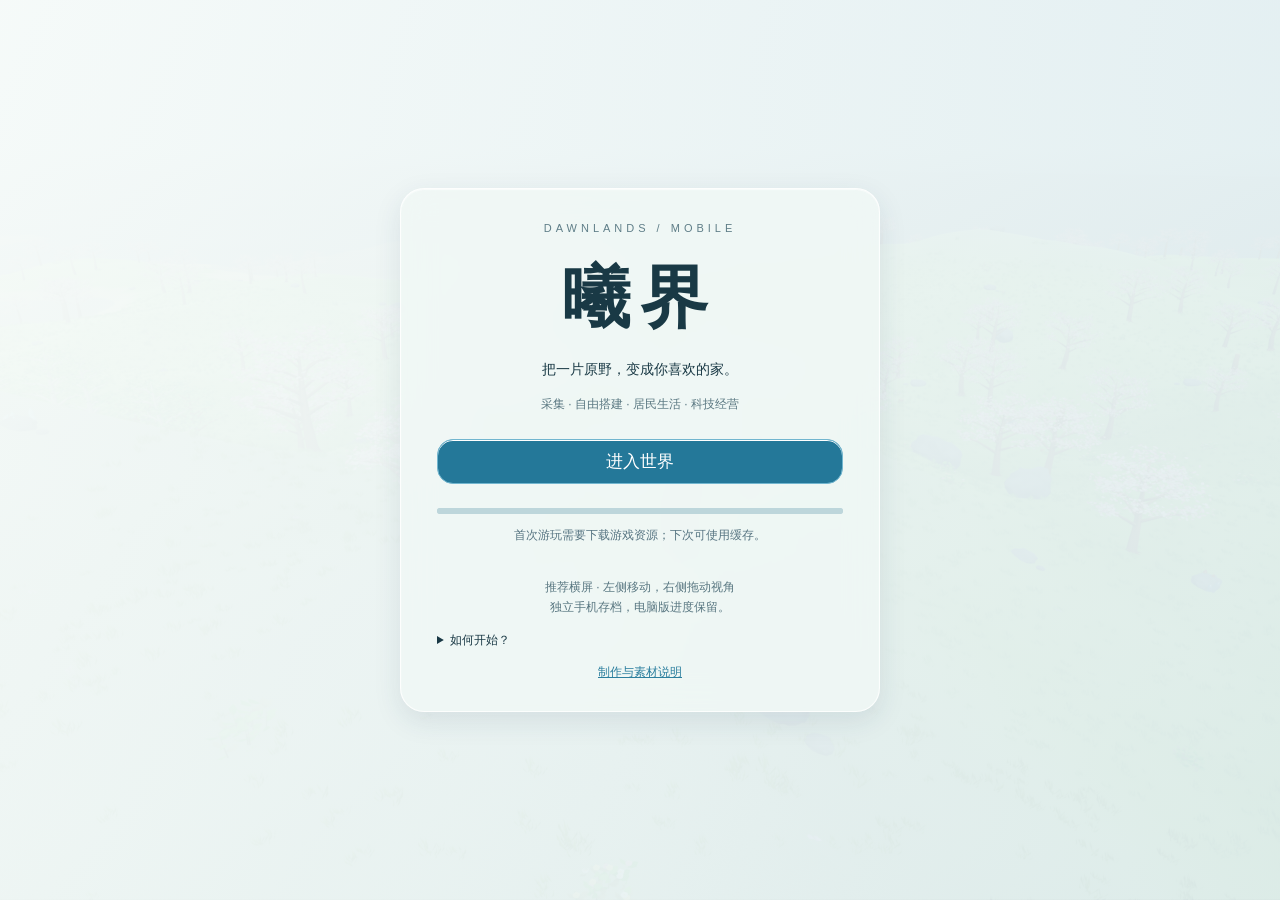
==== index.html @ eedddcbe "Publish Dawnlands 3.0.2 mobile WebGL edition" ====
<!doctype html>
<html lang="zh-CN">
<head><meta charset="utf-8"><meta name="viewport" content="width=device-width,initial-scale=1,maximum-scale=1,user-scalable=no,viewport-fit=cover"><meta name="theme-color" content="#e9f3f5"><meta name="apple-mobile-web-app-capable" content="yes"><title>曦界 Dawnlands · 手机网页版</title><link rel="icon" href="index.icon.png"><link rel="manifest" href="manifest.webmanifest"><link rel="stylesheet" href="mobile.css"></head>
<body>
<canvas id="canvas" tabindex="0">浏览器需要支持 WebGL 2.0。</canvas>
<section id="loading" class="cover"><div class="welcome glass"><span class="eyebrow">DAWNLANDS / MOBILE</span><h1>曦界</h1><p>把一片原野，变成你喜欢的家。</p><p class="sub">采集 · 自由搭建 · 居民生活 · 科技经营</p><button id="launch" class="primary">进入世界</button><progress id="progress" value="0" max="1"></progress><p id="status" role="status">首次游玩需要下载游戏资源；下次可使用缓存。</p><p class="sub">推荐横屏 · 左侧移动，右侧拖动视角<br>独立手机存档，电脑版进度保留。</p><details><summary>如何开始？</summary><p>靠近树木或石块，面对它并长按「采集」。用「建造」放置建筑，用「手册」查看目标、制作、生产与社区经营。「科技」里可用研究点升级，也能完成实践研究获得点数。没有怪物。</p></details><a href="credits.html" target="_blank">制作与素材说明</a></div></section>
<div id="touch-ui" hidden>
 <header id="readout" class="glass"><span id="clock"></span><span id="stock"></span><span id="health"></span></header>
 <div id="goal" class="glass"><b id="goal-title"></b><span id="goal-progress"></span></div>
 <nav id="nav" class="glass" aria-label="游戏功能"><button data-command="manual">手册</button><button data-command="build">建造</button><button data-command="inventory">背包</button><button data-command="tech">科技</button><button data-command="map">地图</button><button id="more">更多</button></nav>
 <button id="close-panel" class="glass" data-command="close" hidden>返回世界 ×</button>
 <div id="look-zone" aria-label="拖动调整视角"></div>
 <div id="joystick" class="glass" role="application" aria-label="移动摇杆"><span id="knob"></span><small>移动</small></div>
 <div id="actions"><button id="harvest" class="glass" data-hold="harvest">长按<br>采集</button><button class="glass" data-command="interact">互动</button><button class="glass" data-hold="jump">跳跃</button><button class="glass" data-hold="sprint">奔跑</button><button class="glass" data-command="inspect">详情</button></div>
 <div id="placement" class="glass" hidden><button data-command="rotate">旋转</button><button data-command="level_down">降层</button><button data-command="level_up">升层</button><button class="primary" data-command="place">放置</button><button data-command="cancel">取消</button></div>
 <div id="target" class="glass"></div>
 <div id="more-panel" class="glass" hidden><button data-command="save">保存进度</button><button data-command="backup">下载存档备份</button><button data-command="quality_low">省电画质</button><button data-command="quality_high">较远视距</button><button data-command="home">返回基地</button><button data-command="camera">切换视角</button><button id="fullscreen">全屏 / 横屏</button><button id="guide">操作帮助</button><button id="dismiss-more">收起</button></div>
</div>
<div id="portrait" class="glass" hidden>横屏更方便建造与经营 <button id="rotate-phone">横屏游玩</button><button id="allow-portrait">先这样玩</button></div>
<div id="toast" role="status"></div>
<dialog id="help" class="glass"><h2>从原野开始</h2><p>① 左摇杆移动，右侧空白处拖动视角；准星对准附近的物品。</p><p>② 长按采集，完成后松手。每次只采集一个目标。</p><p>③ 建造 → 选择建筑 → 调整视角和位置 → 旋转 → 放置。红色预览会显示失败原因。</p><p>④ 手册可制作工具、安排生产、经营社区和查看成长目标；科技页可进行实践研究。</p><p>⑤ 功能窗口内可以滑动列表。按右上角「返回世界」关闭。</p><p>进度会自动保存，也可在「更多」里保存与下载备份。浏览器清理数据会删掉本地进度；请保留备份。</p><button id="help-close" class="primary">开始开拓</button></dialog>
<script src="index.js"></script><script src="mobile.js"></script>
</body></html>
---- mobile.css ----
:root{font-family:-apple-system,BlinkMacSystemFont,"Segoe UI","Noto Sans SC",sans-serif;color:#193945;background:#d8e9ed;font-size:14px}*{box-sizing:border-box}html,body{margin:0;width:100%;height:100%;overflow:hidden;overscroll-behavior:none}button,a,summary{-webkit-tap-highlight-color:transparent}button{font:inherit;color:inherit;cursor:pointer;touch-action:manipulation;user-select:none;border:1px solid #fff9;border-radius:16px;background:#f4fafbea;min-height:42px;padding:10px 15px;box-shadow:inset 0 1px 0 #fff;transition:transform .12s,background .12s}button:active{transform:scale(.94);background:#bddbe5}button:focus-visible,a:focus-visible{outline:3px solid #388baf;outline-offset:3px}.primary{background:#247899;color:white;border-color:#72b6cf}.glass{background:#f0f8f6ce;border:1px solid #fffc;border-radius:24px;box-shadow:0 9px 28px #193d561a,inset 0 1px 1px #fff9;backdrop-filter:blur(16px);-webkit-backdrop-filter:blur(16px)}#canvas{width:100%;height:100%;display:block;touch-action:none;outline:none}.cover{position:fixed;inset:0;display:grid;place-items:center;padding:20px;background:linear-gradient(125deg,#f8fcfafa,#e3f0f2ed),url('landscape.png') center/cover;z-index:40;overflow:auto}.welcome{padding:30px 36px;width:min(480px,100%);text-align:center}.eyebrow{letter-spacing:4px;font-size:11px;color:#5f7e88}h1{font-size:68px;letter-spacing:10px;margin:18px 0 8px}p{line-height:1.65}.sub{color:#597781;font-size:12px}.welcome button{width:100%;font-size:17px;margin:12px 0}progress{appearance:none;width:100%;height:6px;border:none;border-radius:4px;background:#bdd6db;margin-top:12px}progress::-webkit-progress-bar{background:#bdd6db;border-radius:4px}progress::-webkit-progress-value{background:#3384a2;border-radius:4px}#status{font-size:12px;min-height:40px;color:#567481}details{font-size:12px;text-align:left;margin:14px 0}a{color:#2c7f9e;font-size:12px}#touch-ui{position:fixed;inset:0;pointer-events:none;z-index:10}#touch-ui button,#joystick,#look-zone,#more-panel{pointer-events:auto}#readout{position:absolute;top:max(8px,env(safe-area-inset-top));left:50%;transform:translateX(-50%);display:flex;gap:14px;padding:8px 16px;border-radius:18px;font-size:12px;white-space:nowrap}#goal{position:absolute;top:50px;left:50%;transform:translateX(-50%);max-width:65%;padding:8px 16px;border-radius:18px;font-size:11px;text-align:center}#goal span{display:block;margin-top:3px;color:#527883}#nav{position:absolute;bottom:max(8px,env(safe-area-inset-bottom));left:50%;transform:translateX(-50%);display:flex;padding:4px;gap:2px;border-radius:20px}#nav button{min-height:40px;padding:8px 14px;font-size:13px;border-color:transparent;background:transparent;border-radius:14px}#look-zone{position:absolute;left:42%;right:0;top:110px;bottom:60px;touch-action:none}#joystick{position:absolute;left:max(22px,env(safe-area-inset-left));bottom:70px;width:108px;height:108px;border-radius:50%;touch-action:none;background:#f3f9f7a6}#knob{position:absolute;width:44px;height:44px;border-radius:50%;left:31px;top:31px;background:#edf7f6eb;border:1px solid white;box-shadow:0 3px 10px #22445e30;pointer-events:none}#joystick small{position:absolute;bottom:12px;width:100%;text-align:center;font-size:10px;color:#5e7b83;pointer-events:none}#actions{position:absolute;right:max(20px,env(safe-area-inset-right));bottom:70px;display:grid;grid-template-columns:54px 54px 54px;gap:7px;touch-action:none}#actions button{height:48px;padding:2px;min-height:48px;border-radius:18px;font-size:12px;touch-action:none}#harvest{grid-row:span 2;height:103px!important;border-radius:25px!important;background:#bde2e6dc!important;font-size:14px!important}#placement{position:absolute;bottom:62px;left:50%;transform:translateX(-50%);display:flex;gap:4px;padding:5px;max-width:65%;white-space:nowrap}#placement button{padding:8px 12px;font-size:12px}#close-panel{position:absolute;right:max(10px,env(safe-area-inset-right));top:max(8px,env(safe-area-inset-top));z-index:22;background:#ebf5f5ed;min-height:40px;font-size:13px}#target{position:absolute;left:50%;bottom:65px;transform:translateX(-50%);font-size:12px;max-width:52%;text-align:center;padding:6px 12px;border-radius:14px;white-space:pre-wrap}#target:empty{display:none}#more-panel{position:absolute;right:12px;bottom:58px;display:grid;grid-template-columns:1fr 1fr;gap:6px;padding:12px;z-index:30}#more-panel button{font-size:12px}#portrait{position:fixed;top:120px;left:16px;right:16px;text-align:center;padding:14px;z-index:31;font-size:12px}#portrait button{margin-top:8px;font-size:12px;padding:8px}#toast{position:fixed;top:16px;left:50%;transform:translateX(-50%);padding:10px 16px;border-radius:16px;background:#194455ef;color:white;font-size:13px;z-index:60;pointer-events:none;opacity:0;transition:opacity .2s}dialog{width:min(540px,90vw);max-height:85dvh;border-radius:24px!important;padding:24px;overflow:auto;font-size:13px}dialog::backdrop{background:#173d5160}dialog button{width:100%}[hidden]{display:none!important}.panel-open #readout,.panel-open #goal,.panel-open #joystick,.panel-open #look-zone,.panel-open #actions,.panel-open #placement,.panel-open #target{display:none!important}.panel-open #nav{display:none}.panel-open #nav button{font-size:12px;padding:6px 12px}@media(max-height:450px){.welcome{padding:16px 24px;width:480px}h1{font-size:44px;margin:8px 0}.welcome p{margin:7px 0}.welcome details{margin:8px 0}#goal{top:42px;padding:5px 12px}#readout{font-size:11px;padding:6px 14px}#look-zone{top:90px}}@media(orientation:portrait){#readout{gap:8px;font-size:10px;padding:8px 12px}#goal{max-width:90%;width:90%;top:48px}#nav button{padding:7px 9px;font-size:12px}#actions{right:12px}#joystick{left:14px}#target{bottom:190px;max-width:90%}#placement{bottom:190px;max-width:96%}}
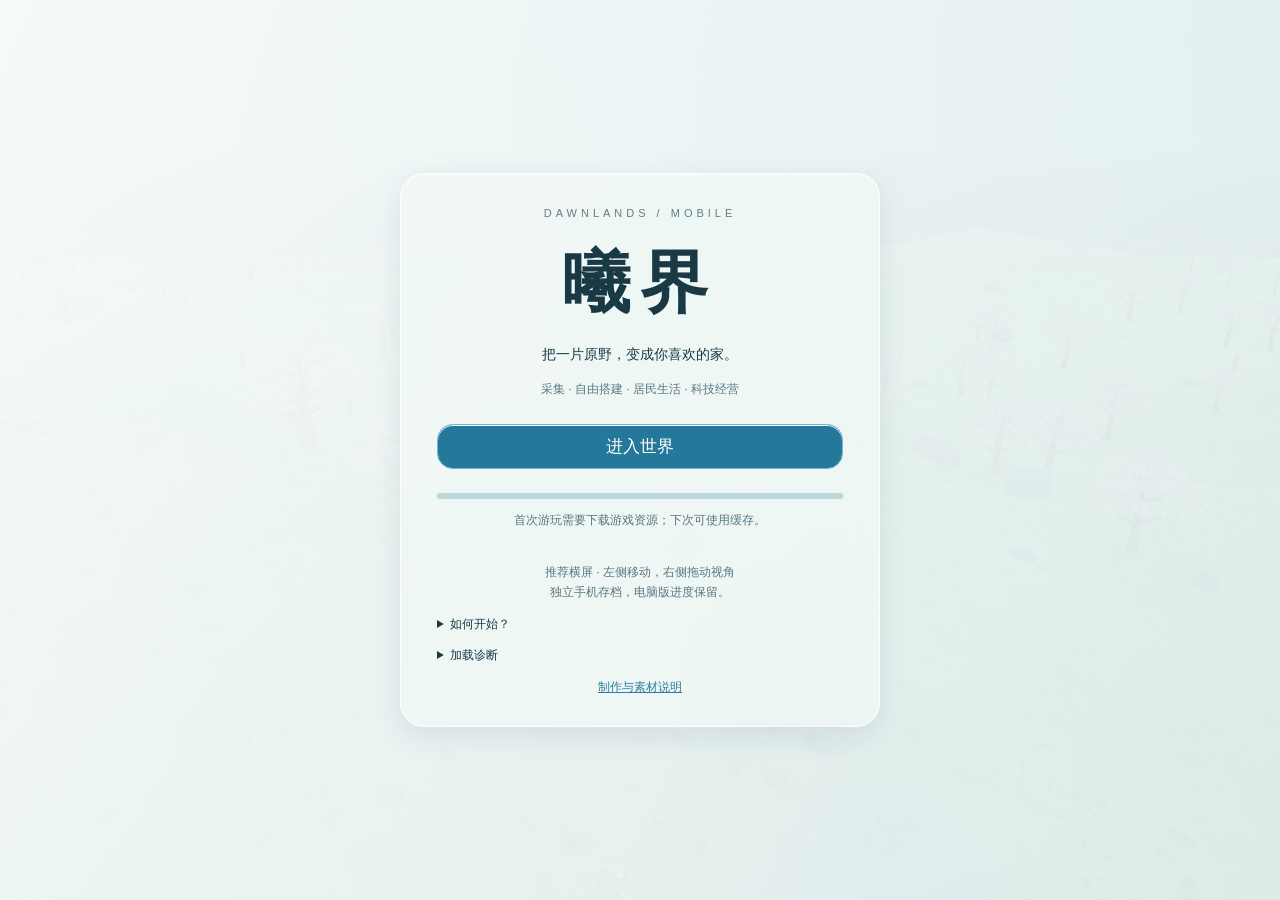
==== commit 603673d8: "Fix mobile engine loading, retries and Retina rendering" ====
--- a/index.html
+++ b/index.html
@@ -1,9 +1,9 @@
 <!doctype html>
 <html lang="zh-CN">
-<head><meta charset="utf-8"><meta name="viewport" content="width=device-width,initial-scale=1,maximum-scale=1,user-scalable=no,viewport-fit=cover"><meta name="theme-color" content="#e9f3f5"><meta name="apple-mobile-web-app-capable" content="yes"><title>曦界 Dawnlands · 手机网页版</title><link rel="icon" href="index.icon.png"><link rel="manifest" href="manifest.webmanifest"><link rel="stylesheet" href="mobile.css"></head>
+<head><meta charset="utf-8"><meta name="viewport" content="width=device-width,initial-scale=1,maximum-scale=1,user-scalable=no,viewport-fit=cover"><meta name="theme-color" content="#e9f3f5"><meta name="apple-mobile-web-app-capable" content="yes"><title>曦界 Dawnlands · 手机网页版</title><link rel="icon" href="index.icon.png"><link rel="manifest" href="manifest.webmanifest"><link rel="stylesheet" href="style-584e3e7c11a8.css"></head>
 <body>
 <canvas id="canvas" tabindex="0">浏览器需要支持 WebGL 2.0。</canvas>
-<section id="loading" class="cover"><div class="welcome glass"><span class="eyebrow">DAWNLANDS / MOBILE</span><h1>曦界</h1><p>把一片原野，变成你喜欢的家。</p><p class="sub">采集 · 自由搭建 · 居民生活 · 科技经营</p><button id="launch" class="primary">进入世界</button><progress id="progress" value="0" max="1"></progress><p id="status" role="status">首次游玩需要下载游戏资源；下次可使用缓存。</p><p class="sub">推荐横屏 · 左侧移动，右侧拖动视角<br>独立手机存档，电脑版进度保留。</p><details><summary>如何开始？</summary><p>靠近树木或石块，面对它并长按「采集」。用「建造」放置建筑，用「手册」查看目标、制作、生产与社区经营。「科技」里可用研究点升级，也能完成实践研究获得点数。没有怪物。</p></details><a href="credits.html" target="_blank">制作与素材说明</a></div></section>
+<section id="loading" class="cover"><div class="welcome glass"><span class="eyebrow">DAWNLANDS / MOBILE</span><h1>曦界</h1><p>把一片原野，变成你喜欢的家。</p><p class="sub">采集 · 自由搭建 · 居民生活 · 科技经营</p><button id="launch" class="primary">进入世界</button><progress id="progress" value="0" max="1"></progress><p id="status" role="status">首次游玩需要下载游戏资源；下次可使用缓存。</p><p class="sub">推荐横屏 · 左侧移动，右侧拖动视角<br>独立手机存档，电脑版进度保留。</p><details><summary>如何开始？</summary><p>靠近树木或石块，面对它并长按「采集」。用「建造」放置建筑，用「手册」查看目标、制作、生产与社区经营。「科技」里可用研究点升级，也能完成实践研究获得点数。没有怪物。</p></details><details id="diagnostics"><summary>加载诊断</summary><pre id="load-details"></pre></details><a href="credits.html" target="_blank">制作与素材说明</a></div></section>
 <div id="touch-ui" hidden>
  <header id="readout" class="glass"><span id="clock"></span><span id="stock"></span><span id="health"></span></header>
  <div id="goal" class="glass"><b id="goal-title"></b><span id="goal-progress"></span></div>
@@ -14,10 +14,10 @@
  <div id="actions"><button id="harvest" class="glass" data-hold="harvest">长按<br>采集</button><button class="glass" data-command="interact">互动</button><button class="glass" data-hold="jump">跳跃</button><button class="glass" data-hold="sprint">奔跑</button><button class="glass" data-command="inspect">详情</button></div>
  <div id="placement" class="glass" hidden><button data-command="rotate">旋转</button><button data-command="level_down">降层</button><button data-command="level_up">升层</button><button class="primary" data-command="place">放置</button><button data-command="cancel">取消</button></div>
  <div id="target" class="glass"></div>
- <div id="more-panel" class="glass" hidden><button data-command="save">保存进度</button><button data-command="backup">下载存档备份</button><button data-command="quality_low">省电画质</button><button data-command="quality_high">较远视距</button><button data-command="home">返回基地</button><button data-command="camera">切换视角</button><button id="fullscreen">全屏 / 横屏</button><button id="guide">操作帮助</button><button id="dismiss-more">收起</button></div>
+ <div id="more-panel" class="glass" hidden><button data-command="save">保存进度</button><button data-command="backup">下载存档备份</button><button data-quality="power">省电模式</button><button data-quality="balanced">清晰画质</button><button data-quality="clear">高清画质</button><span class="sub">当前：<b id="quality-value">清晰</b></span><button data-command="home">返回基地</button><button data-command="camera">切换视角</button><button id="fullscreen">全屏 / 横屏</button><button id="guide">操作帮助</button><button id="dismiss-more">收起</button></div>
 </div>
 <div id="portrait" class="glass" hidden>横屏更方便建造与经营 <button id="rotate-phone">横屏游玩</button><button id="allow-portrait">先这样玩</button></div>
 <div id="toast" role="status"></div>
 <dialog id="help" class="glass"><h2>从原野开始</h2><p>① 左摇杆移动，右侧空白处拖动视角；准星对准附近的物品。</p><p>② 长按采集，完成后松手。每次只采集一个目标。</p><p>③ 建造 → 选择建筑 → 调整视角和位置 → 旋转 → 放置。红色预览会显示失败原因。</p><p>④ 手册可制作工具、安排生产、经营社区和查看成长目标；科技页可进行实践研究。</p><p>⑤ 功能窗口内可以滑动列表。按右上角「返回世界」关闭。</p><p>进度会自动保存，也可在「更多」里保存与下载备份。浏览器清理数据会删掉本地进度；请保留备份。</p><button id="help-close" class="primary">开始开拓</button></dialog>
-<script src="index.js"></script><script src="mobile.js"></script>
+<script src="engine-d73cc9448207.js"></script><script src="mobile-b16f3e79a004.js"></script><script src="loader-f31dc2fcb1d5.js"></script>
 </body></html>
--- a/style-584e3e7c11a8.css
+++ b/style-584e3e7c11a8.css
@@ -0,0 +1,2 @@
+:root{font-family:-apple-system,BlinkMacSystemFont,"Segoe UI","Noto Sans SC",sans-serif;color:#193945;background:#d8e9ed;font-size:14px}*{box-sizing:border-box}html,body{margin:0;width:100%;height:100%;overflow:hidden;overscroll-behavior:none}button,a,summary{-webkit-tap-highlight-color:transparent}button{font:inherit;color:inherit;cursor:pointer;touch-action:manipulation;user-select:none;border:1px solid #fff9;border-radius:16px;background:#f4fafbea;min-height:42px;padding:10px 15px;box-shadow:inset 0 1px 0 #fff;transition:transform .12s,background .12s}button:active{transform:scale(.94);background:#bddbe5}button:focus-visible,a:focus-visible{outline:3px solid #388baf;outline-offset:3px}.primary{background:#247899;color:white;border-color:#72b6cf}.glass{background:#f0f8f6ce;border:1px solid #fffc;border-radius:24px;box-shadow:0 9px 28px #193d561a,inset 0 1px 1px #fff9;backdrop-filter:blur(16px);-webkit-backdrop-filter:blur(16px)}#canvas{width:100%;height:100%;display:block;touch-action:none;outline:none}.cover{position:fixed;inset:0;display:grid;place-items:center;padding:20px;background:linear-gradient(125deg,#f8fcfafa,#e3f0f2ed),url('landscape.png') center/cover;z-index:40;overflow:auto}.welcome{padding:30px 36px;width:min(480px,100%);text-align:center}.eyebrow{letter-spacing:4px;font-size:11px;color:#5f7e88}h1{font-size:68px;letter-spacing:10px;margin:18px 0 8px}p{line-height:1.65}.sub{color:#597781;font-size:12px}.welcome button{width:100%;font-size:17px;margin:12px 0}progress{appearance:none;width:100%;height:6px;border:none;border-radius:4px;background:#bdd6db;margin-top:12px}progress::-webkit-progress-bar{background:#bdd6db;border-radius:4px}progress::-webkit-progress-value{background:#3384a2;border-radius:4px}#status{font-size:12px;min-height:40px;color:#567481}details{font-size:12px;text-align:left;margin:14px 0}a{color:#2c7f9e;font-size:12px}#touch-ui{position:fixed;inset:0;pointer-events:none;z-index:10}#touch-ui button,#joystick,#look-zone,#more-panel{pointer-events:auto}#readout{position:absolute;top:max(8px,env(safe-area-inset-top));left:50%;transform:translateX(-50%);display:flex;gap:14px;padding:8px 16px;border-radius:18px;font-size:12px;white-space:nowrap}#goal{position:absolute;top:50px;left:50%;transform:translateX(-50%);max-width:65%;padding:8px 16px;border-radius:18px;font-size:11px;text-align:center}#goal span{display:block;margin-top:3px;color:#527883}#nav{position:absolute;bottom:max(8px,env(safe-area-inset-bottom));left:50%;transform:translateX(-50%);display:flex;padding:4px;gap:2px;border-radius:20px}#nav button{min-height:40px;padding:8px 14px;font-size:13px;border-color:transparent;background:transparent;border-radius:14px}#look-zone{position:absolute;left:42%;right:0;top:110px;bottom:60px;touch-action:none}#joystick{position:absolute;left:max(22px,env(safe-area-inset-left));bottom:70px;width:108px;height:108px;border-radius:50%;touch-action:none;background:#f3f9f7a6}#knob{position:absolute;width:44px;height:44px;border-radius:50%;left:31px;top:31px;background:#edf7f6eb;border:1px solid white;box-shadow:0 3px 10px #22445e30;pointer-events:none}#joystick small{position:absolute;bottom:12px;width:100%;text-align:center;font-size:10px;color:#5e7b83;pointer-events:none}#actions{position:absolute;right:max(20px,env(safe-area-inset-right));bottom:70px;display:grid;grid-template-columns:54px 54px 54px;gap:7px;touch-action:none}#actions button{height:48px;padding:2px;min-height:48px;border-radius:18px;font-size:12px;touch-action:none}#harvest{grid-row:span 2;height:103px!important;border-radius:25px!important;background:#bde2e6dc!important;font-size:14px!important}#placement{position:absolute;bottom:62px;left:50%;transform:translateX(-50%);display:flex;gap:4px;padding:5px;max-width:65%;white-space:nowrap}#placement button{padding:8px 12px;font-size:12px}#close-panel{position:absolute;right:max(10px,env(safe-area-inset-right));top:max(8px,env(safe-area-inset-top));z-index:22;background:#ebf5f5ed;min-height:40px;font-size:13px}#target{position:absolute;left:50%;bottom:65px;transform:translateX(-50%);font-size:12px;max-width:52%;text-align:center;padding:6px 12px;border-radius:14px;white-space:pre-wrap}#target:empty{display:none}#more-panel{position:absolute;right:12px;bottom:58px;display:grid;grid-template-columns:1fr 1fr;gap:6px;padding:12px;z-index:30}#more-panel button{font-size:12px}#portrait{position:fixed;top:120px;left:16px;right:16px;text-align:center;padding:14px;z-index:31;font-size:12px}#portrait button{margin-top:8px;font-size:12px;padding:8px}#toast{position:fixed;top:16px;left:50%;transform:translateX(-50%);padding:10px 16px;border-radius:16px;background:#194455ef;color:white;font-size:13px;z-index:60;pointer-events:none;opacity:0;transition:opacity .2s}dialog{width:min(540px,90vw);max-height:85dvh;border-radius:24px!important;padding:24px;overflow:auto;font-size:13px}dialog::backdrop{background:#173d5160}dialog button{width:100%}[hidden]{display:none!important}.panel-open #readout,.panel-open #goal,.panel-open #joystick,.panel-open #look-zone,.panel-open #actions,.panel-open #placement,.panel-open #target{display:none!important}.panel-open #nav{display:none}.panel-open #nav button{font-size:12px;padding:6px 12px}@media(max-height:450px){.welcome{padding:16px 24px;width:480px}h1{font-size:44px;margin:8px 0}.welcome p{margin:7px 0}.welcome details{margin:8px 0}#goal{top:42px;padding:5px 12px}#readout{font-size:11px;padding:6px 14px}#look-zone{top:90px}}@media(orientation:portrait){#readout{gap:8px;font-size:10px;padding:8px 12px}#goal{max-width:90%;width:90%;top:48px}#nav button{padding:7px 9px;font-size:12px}#actions{right:12px}#joystick{left:14px}#target{bottom:190px;max-width:90%}#placement{bottom:190px;max-width:96%}}
+#load-details{white-space:pre-wrap;word-break:break-word;font:11px/1.5 monospace;max-height:150px;overflow:auto;text-align:left}
